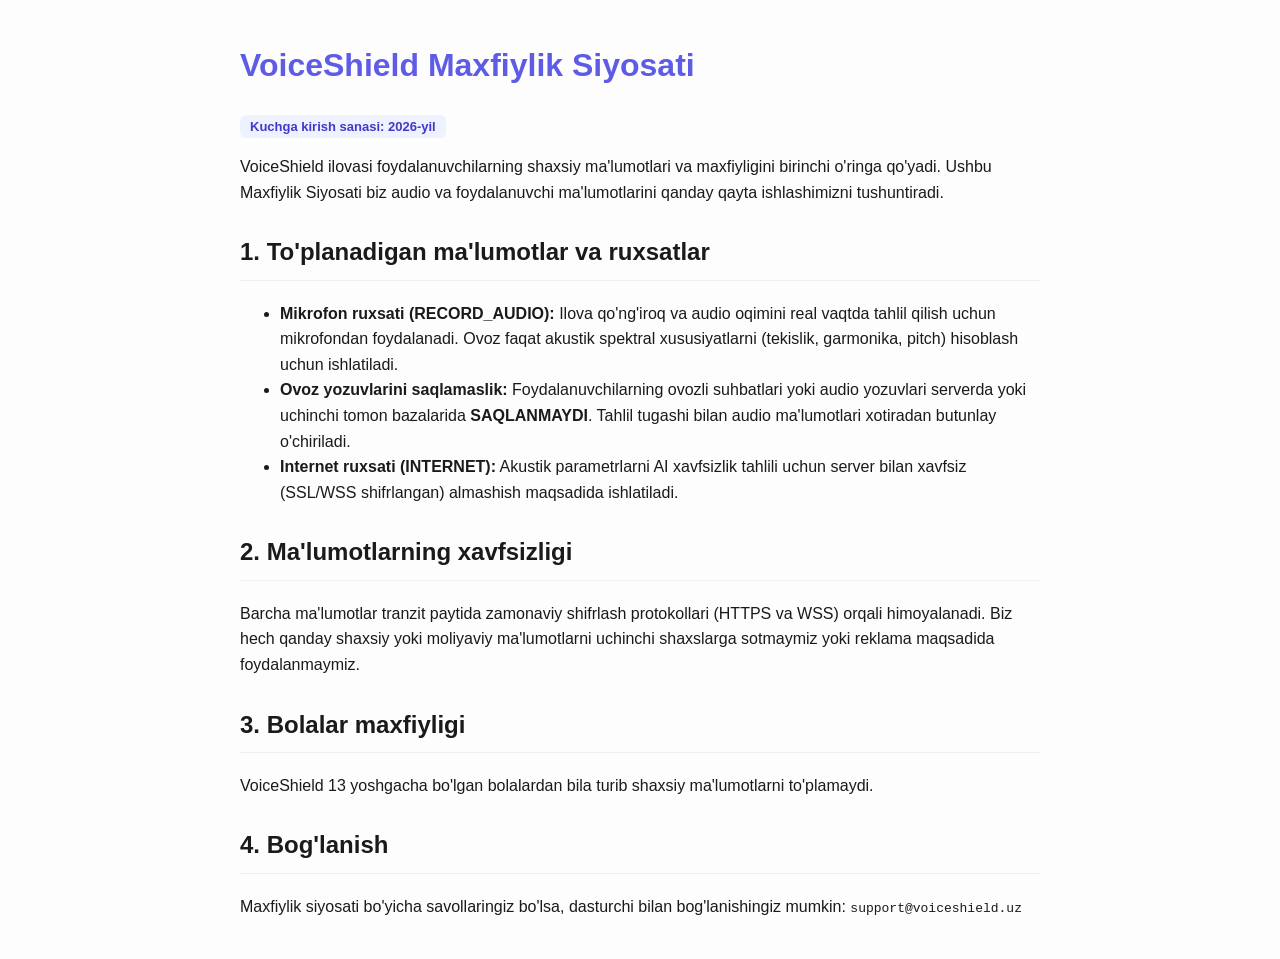
==== privacy.html @ 1f4ea26b "Add files via upload" ====
<!DOCTYPE html>
<html lang="uz">
<head>
  <meta charset="utf-8">
  <meta name="viewport" content="width=device-width, initial-scale=1">
  <title>VoiceShield - Maxfiylik Siyosati (Privacy Policy)</title>
  <style>
    body {
      font-family: -apple-system, BlinkMacSystemFont, "Segoe UI", Roboto, sans-serif;
      line-height: 1.6;
      color: #1a1a1a;
      max-width: 800px;
      margin: 40px auto;
      padding: 0 20px;
      background: #fdfdfd;
    }
    h1 { color: #5E5CE6; }
    h2 { margin-top: 28px; border-bottom: 1px solid #eee; padding-bottom: 8px; }
    .badge { background: #eef2ff; color: #4338ca; padding: 4px 10px; border-radius: 6px; font-weight: 600; font-size: 13px; }
  </style>
</head>
<body>
  <h1>VoiceShield Maxfiylik Siyosati</h1>
  <p><span class="badge">Kuchga kirish sanasi: 2026-yil</span></p>

  <p>VoiceShield ilovasi foydalanuvchilarning shaxsiy ma'lumotlari va maxfiyligini birinchi o'ringa qo'yadi. Ushbu Maxfiylik Siyosati biz audio va foydalanuvchi ma'lumotlarini qanday qayta ishlashimizni tushuntiradi.</p>

  <h2>1. To'planadigan ma'lumotlar va ruxsatlar</h2>
  <ul>
    <li><strong>Mikrofon ruxsati (RECORD_AUDIO):</strong> Ilova qo'ng'iroq va audio oqimini real vaqtda tahlil qilish uchun mikrofondan foydalanadi. Ovoz faqat akustik spektral xususiyatlarni (tekislik, garmonika, pitch) hisoblash uchun ishlatiladi.</li>
    <li><strong>Ovoz yozuvlarini saqlamaslik:</strong> Foydalanuvchilarning ovozli suhbatlari yoki audio yozuvlari serverda yoki uchinchi tomon bazalarida <strong>SAQLANMAYDI</strong>. Tahlil tugashi bilan audio ma'lumotlari xotiradan butunlay o'chiriladi.</li>
    <li><strong>Internet ruxsati (INTERNET):</strong> Akustik parametrlarni AI xavfsizlik tahlili uchun server bilan xavfsiz (SSL/WSS shifrlangan) almashish maqsadida ishlatiladi.</li>
  </ul>

  <h2>2. Ma'lumotlarning xavfsizligi</h2>
  <p>Barcha ma'lumotlar tranzit paytida zamonaviy shifrlash protokollari (HTTPS va WSS) orqali himoyalanadi. Biz hech qanday shaxsiy yoki moliyaviy ma'lumotlarni uchinchi shaxslarga sotmaymiz yoki reklama maqsadida foydalanmaymiz.</p>

  <h2>3. Bolalar maxfiyligi</h2>
  <p>VoiceShield 13 yoshgacha bo'lgan bolalardan bila turib shaxsiy ma'lumotlarni to'plamaydi.</p>

  <h2>4. Bog'lanish</h2>
  <p>Maxfiylik siyosati bo'yicha savollaringiz bo'lsa, dasturchi bilan bog'lanishingiz mumkin: <code>support@voiceshield.uz</code></p>
</body>
</html>
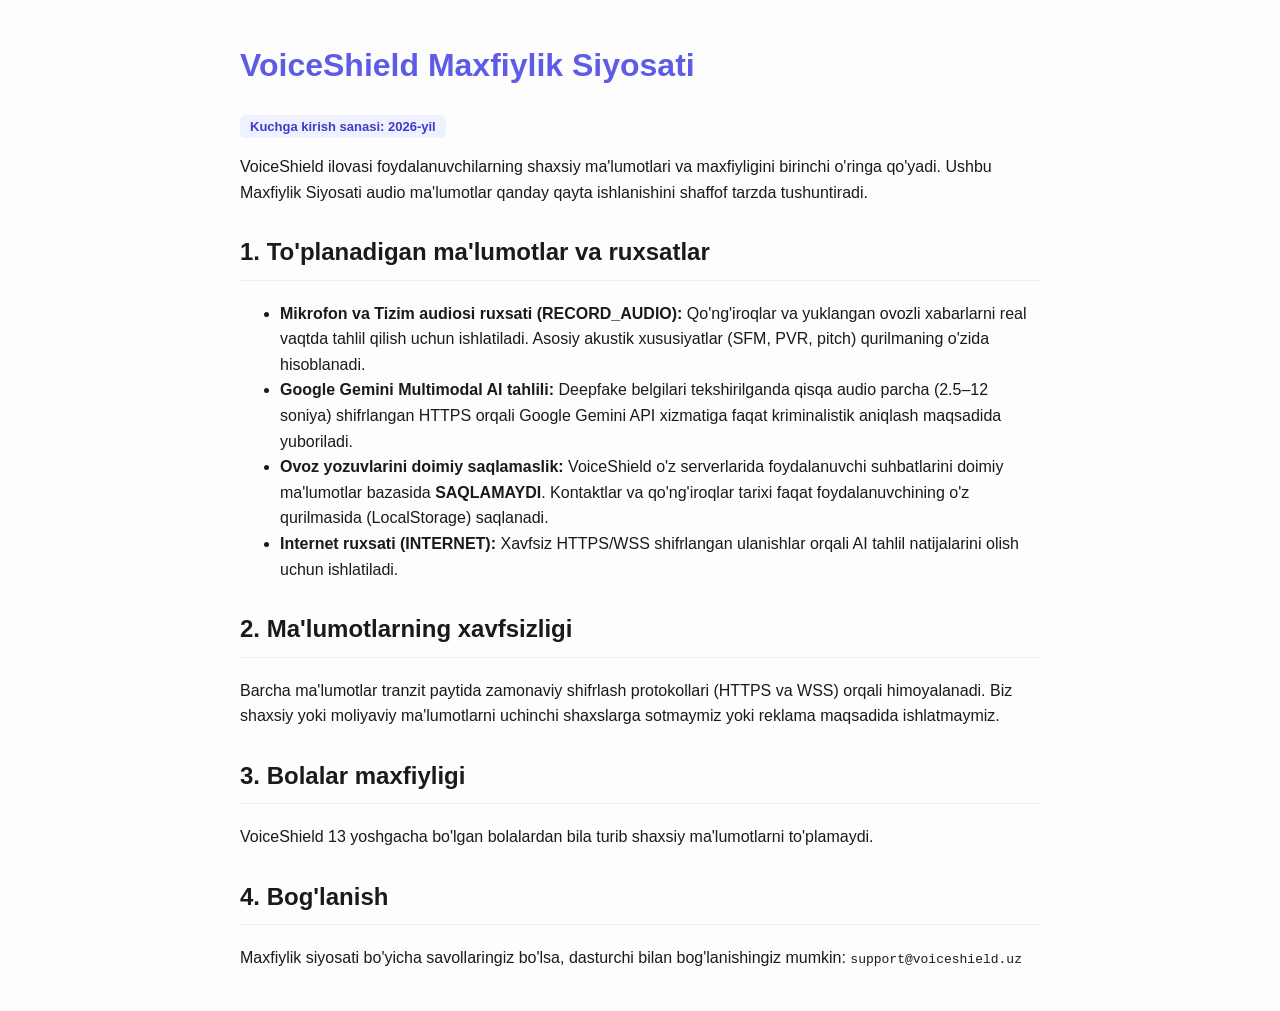
==== commit 32af824e: "Audit fix: secure Gemini proxy, Vercel file analysis, DSP, backend & mobile" ====
--- a/privacy.html
+++ b/privacy.html
@@ -23,17 +23,18 @@
   <h1>VoiceShield Maxfiylik Siyosati</h1>
   <p><span class="badge">Kuchga kirish sanasi: 2026-yil</span></p>
 
-  <p>VoiceShield ilovasi foydalanuvchilarning shaxsiy ma'lumotlari va maxfiyligini birinchi o'ringa qo'yadi. Ushbu Maxfiylik Siyosati biz audio va foydalanuvchi ma'lumotlarini qanday qayta ishlashimizni tushuntiradi.</p>
+  <p>VoiceShield ilovasi foydalanuvchilarning shaxsiy ma'lumotlari va maxfiyligini birinchi o'ringa qo'yadi. Ushbu Maxfiylik Siyosati audio ma'lumotlar qanday qayta ishlanishini shaffof tarzda tushuntiradi.</p>
 
   <h2>1. To'planadigan ma'lumotlar va ruxsatlar</h2>
   <ul>
-    <li><strong>Mikrofon ruxsati (RECORD_AUDIO):</strong> Ilova qo'ng'iroq va audio oqimini real vaqtda tahlil qilish uchun mikrofondan foydalanadi. Ovoz faqat akustik spektral xususiyatlarni (tekislik, garmonika, pitch) hisoblash uchun ishlatiladi.</li>
-    <li><strong>Ovoz yozuvlarini saqlamaslik:</strong> Foydalanuvchilarning ovozli suhbatlari yoki audio yozuvlari serverda yoki uchinchi tomon bazalarida <strong>SAQLANMAYDI</strong>. Tahlil tugashi bilan audio ma'lumotlari xotiradan butunlay o'chiriladi.</li>
-    <li><strong>Internet ruxsati (INTERNET):</strong> Akustik parametrlarni AI xavfsizlik tahlili uchun server bilan xavfsiz (SSL/WSS shifrlangan) almashish maqsadida ishlatiladi.</li>
+    <li><strong>Mikrofon va Tizim audiosi ruxsati (RECORD_AUDIO):</strong> Qo'ng'iroqlar va yuklangan ovozli xabarlarni real vaqtda tahlil qilish uchun ishlatiladi. Asosiy akustik xususiyatlar (SFM, PVR, pitch) qurilmaning o'zida hisoblanadi.</li>
+    <li><strong>Google Gemini Multimodal AI tahlili:</strong> Deepfake belgilari tekshirilganda qisqa audio parcha (2.5–12 soniya) shifrlangan HTTPS orqali Google Gemini API xizmatiga faqat kriminalistik aniqlash maqsadida yuboriladi.</li>
+    <li><strong>Ovoz yozuvlarini doimiy saqlamaslik:</strong> VoiceShield o'z serverlarida foydalanuvchi suhbatlarini doimiy ma'lumotlar bazasida <strong>SAQLAMAYDI</strong>. Kontaktlar va qo'ng'iroqlar tarixi faqat foydalanuvchining o'z qurilmasida (LocalStorage) saqlanadi.</li>
+    <li><strong>Internet ruxsati (INTERNET):</strong> Xavfsiz HTTPS/WSS shifrlangan ulanishlar orqali AI tahlil natijalarini olish uchun ishlatiladi.</li>
   </ul>
 
   <h2>2. Ma'lumotlarning xavfsizligi</h2>
-  <p>Barcha ma'lumotlar tranzit paytida zamonaviy shifrlash protokollari (HTTPS va WSS) orqali himoyalanadi. Biz hech qanday shaxsiy yoki moliyaviy ma'lumotlarni uchinchi shaxslarga sotmaymiz yoki reklama maqsadida foydalanmaymiz.</p>
+  <p>Barcha ma'lumotlar tranzit paytida zamonaviy shifrlash protokollari (HTTPS va WSS) orqali himoyalanadi. Biz shaxsiy yoki moliyaviy ma'lumotlarni uchinchi shaxslarga sotmaymiz yoki reklama maqsadida ishlatmaymiz.</p>
 
   <h2>3. Bolalar maxfiyligi</h2>
   <p>VoiceShield 13 yoshgacha bo'lgan bolalardan bila turib shaxsiy ma'lumotlarni to'plamaydi.</p>
